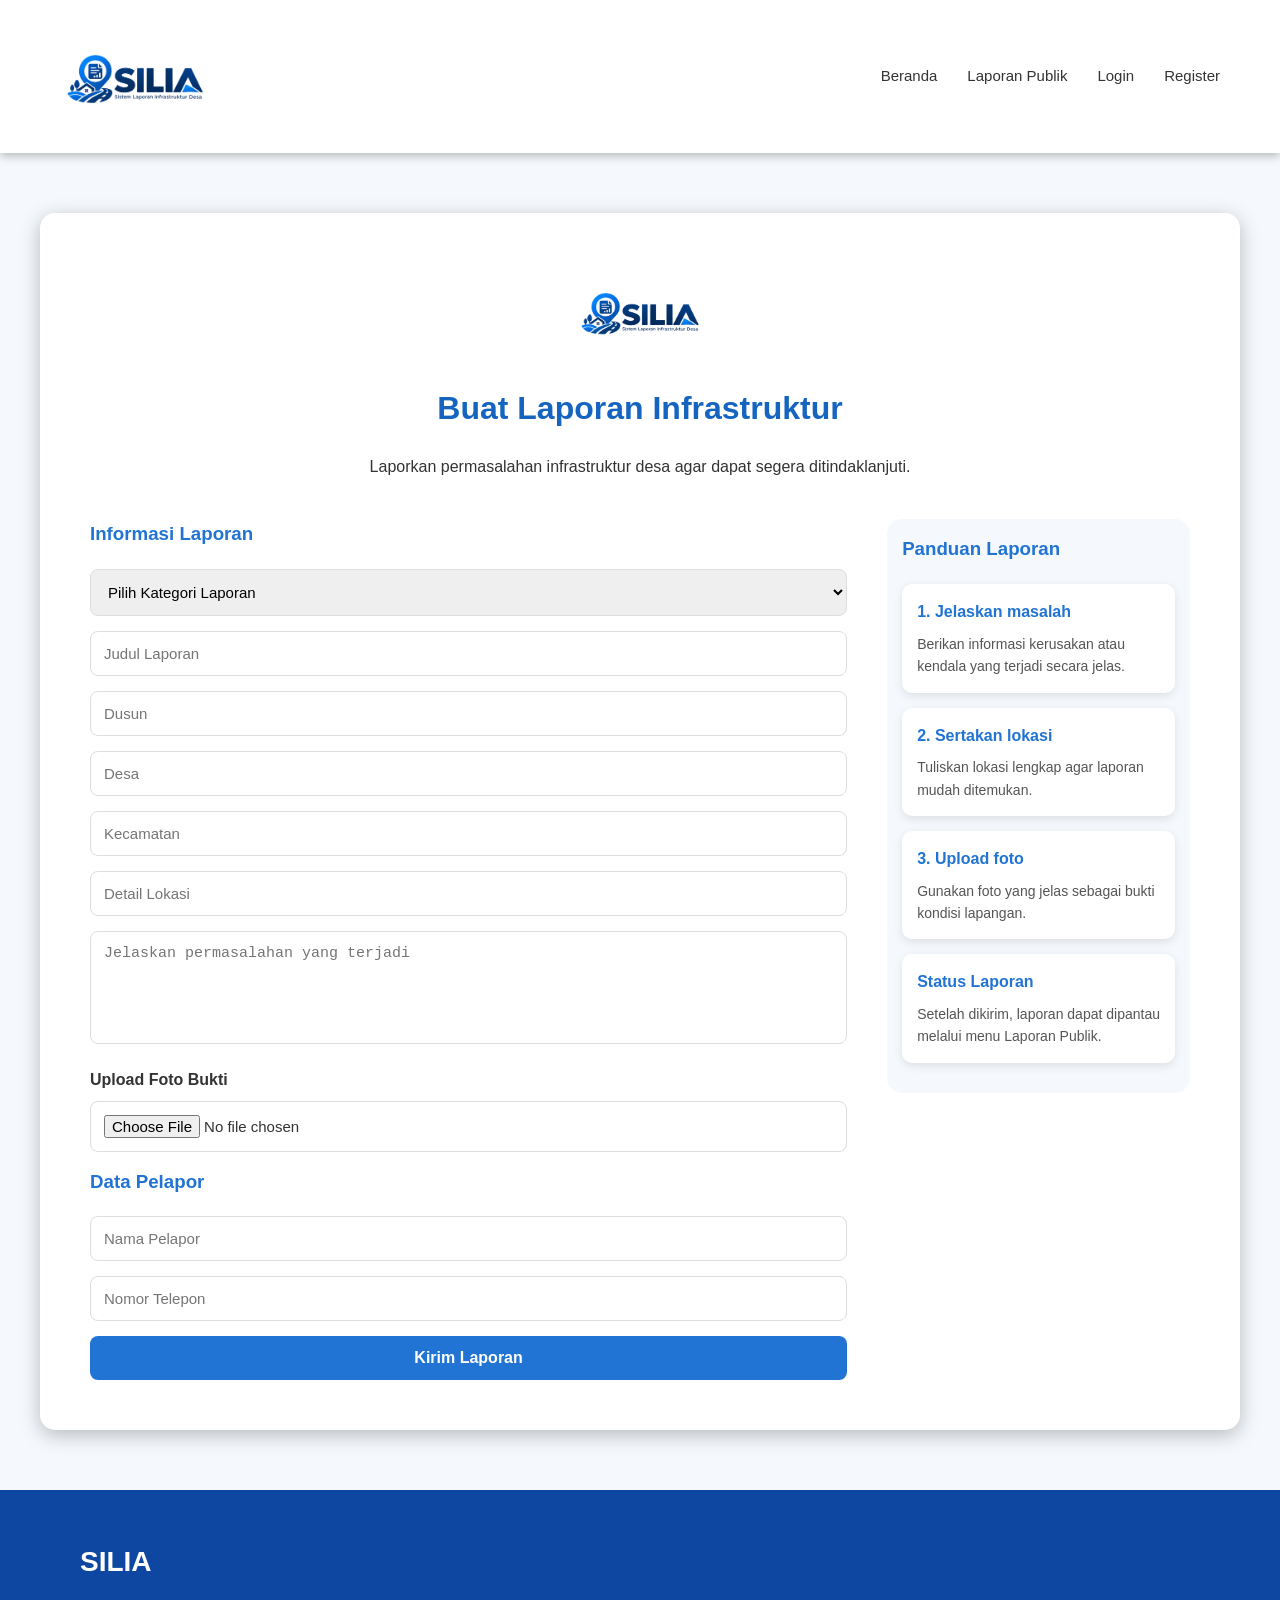
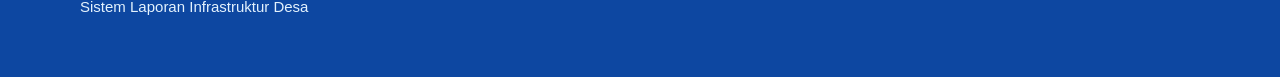
==== buat-laporan.html @ 3e0c0e5b "Menambahkan halaman buat laporan infrastruktur" ====
<!DOCTYPE html>
<html lang="id">
    <head>
        <meta charset="UTF-8">
        <title>Buat Laporan SILIA</title>

        <link rel="stylesheet" href="style.css">
    </head>
    <header>

        <div class="logo">
            <img src="assets/img/silia.png">
        </div>
        
        
        <nav>
        
            <a href="home.html">
                Beranda
            </a>
        
            <a href="laporan-publik.html">
                Laporan Publik
            </a>
        
            <a href="login.html">
                Login
            </a>
        
            <a href="register.html">
                Register
            </a>
        
        </nav>
        
        
    </header>
    <body>
        <div class="laporan-container">
            <div class="laporan-card">

                <div class="laporan-header">
                
                    <img src="assets/img/silia.png">
                    <h2>Buat Laporan Infrastruktur</h2>
                
                    <p>Laporkan permasalahan infrastruktur desa agar dapat segera ditindaklanjuti.</p>
                
                </div>
                
                <div class="laporan-content">
                    
                    <div class="form-laporan">
                        <form>
                            <h3>Informasi Laporan</h3>
                            
                            <select required>
                            
                                <option>
                                Pilih Kategori Laporan
                                </option>
                                
                                <option>
                                Jalan Rusak
                                </option>
                                
                                <option>
                                Lampu Jalan
                                </option>
                                
                                <option>
                                Air Bersih
                                </option>
                                
                                <option>
                                Drainase
                                </option>
                                
                                <option>
                                Fasilitas Umum
                                </option>
                                
                                <option>
                                Lainnya
                                </option>
                            
                            </select>

                            <input 
                            type="text"
                            placeholder="Judul Laporan"
                            required>

                            <input 
                            type="text"
                            placeholder="Dusun"
                            required>
  
                            <input 
                            type="text"
                            placeholder="Desa"
                            required>    
                            
                            <input 
                            type="text"
                            placeholder="Kecamatan"
                            required>

                            <input 
                            type="text"
                            placeholder="Detail Lokasi"
                            required>

                            <textarea
                            placeholder="Jelaskan permasalahan yang terjadi"
                            rows="5"
                            required></textarea>
                            
                            <label class="upload-label">
                            Upload Foto Bukti
                            </label>

                            <input 
                            type="file"
                            accept="image/*">
 
                            <h3>Data Pelapor</h3>
                            
                            <input
                            type="text"
                            placeholder="Nama Pelapor"
                            required>

                            <input
                            type="tel"
                            placeholder="Nomor Telepon"
                            required>

                            <button class="laporan-btn" type="submit">
                            Kirim Laporan
                            </button>
                
                        </form>
                    </div>
                    <div class="info-laporan">
                        <h3>Panduan Laporan</h3>
                        <div class="info-box">
                            <h4>1. Jelaskan masalah</h4>
                            <p>Berikan informasi kerusakan atau kendala yang terjadi secara jelas.</p>
                        
                        </div>    

                        <div class="info-box">
                            <h4>2. Sertakan lokasi</h4>
                            <p>Tuliskan lokasi lengkap agar laporan mudah ditemukan.</p>
                            
                        </div>
                        
                        <div class="info-box">
                            <h4>3. Upload foto</h4>
                            <p>Gunakan foto yang jelas sebagai bukti kondisi lapangan.</p>
                            
                        </div>
                            
                        <div class="info-box">
                            <h4>Status Laporan</h4>
                            <p>Setelah dikirim, laporan dapat dipantau melalui menu Laporan Publik.</p>
                            
                        </div>
                    </div>
                </div>  
            </div>
        </div>
        <footer class="footer">

            <h3>
            SILIA
            </h3>
            
            <p>
            Sistem Laporan Infrastruktur Desa
            </p>
            
        </footer>
    </body>
</html>
---- style.css ----
html {
    scroll-behavior: smooth;
}

/* =========================
   RESET & GLOBAL
========================= */

* {
    margin: 0;
    padding: 0;
    box-sizing: border-box;
}

body {
    font-family: Arial, Helvetica, sans-serif;
    font-size: 16px;
    color: #333;
    background-color: #ffffff;
    line-height: 1.6;
}

a {
    text-decoration: none;
    color: inherit;
}

h2 {
    font-size: 32px;
    margin-bottom: 20px;
}

p {
    font-size: 16px;
}


/* ======================================
                HOME PAGE
========================================= */

/* =========================
   HEADER NAVBAR
========================= */

header {
    display: flex;
    justify-content: space-between;
    align-items: center;
    padding: 20px 60px;
    background-color: white;
    box-shadow: 0 2px 10px rgba(0,0,0,0.3);
    position: sticky;
    top: 0;
    z-index: 100;
}

.logo {
    display: flex;
    flex-direction: column;
    justify-content: center;
}

.logo img {
    width: 150px;
    height: auto;
}

.logo h1 {
    font-size: 32px;
    color: #1565c0;
    line-height:1;
}

.logo span {
    font-size: 14px;
    color: #666;
    margin-top: 5px;
}

nav {
    display: flex;
    align-items: center;
    gap: 30px;
}

nav a {
    font-size: 15px;
    color: #333;
    transition: 0.3s;
}

nav a:hover {
    color: #2174d3;
}

.btn {
    background-color: #2174d3;
    color: white !important;
    padding: 12px 25px;
    border-radius: 8px;
    transition: 0.3s;
}

.btn:hover {
    background-color: #0d47a1;
}



/* =========================
   HERO
========================= */

.hero {
    min-height: 550px;
    display: flex;
    align-items: center;
    padding: 85px;
    background: linear-gradient(
        rgba(0,0,0,0.45), 
        rgba(0,0,0,0.45)
        ),
    url("assets/img/desa.jpg");
    background-size: cover;
    background-position: center;
}

.hero-content {
    max-width: 650px;
    color: white;
}

.hero-content h2 {
    font-size: 25px;
    max-width: 600px;
    line-height: 1.2;
    margin-bottom: 25px;
    font-style: italic;
}

.hero-content p {
    font-size: 20px;
    max-width: 550px;
    margin-bottom: 30px;
    font-style: italic;
}

.btn-primary {
    display: inline-block;
    background-color: #2174d3;
    font-size: 20px;
    color: white;
    padding: 12px 25px;
    border-radius: 8px;
    transition: 0.3s;
    font-weight: bold;

}

.btn-primary:hover {
    background-color: #0d47a1;
}



/* =========================
   MAIN Tentang
========================= */

.about {
    padding: 70px 80px;
    text-align: center;
    background: #f5f8fc;
}

.about h2 {
    color: #2174d3;
    font-size: 32px;
    margin-bottom: 20px;
}

.about p {
    color: #555;
    font-size: 18px;
    margin: auto;
    font-style: italic;
    max-width: 800px;
}


/* =========================
   MAIN Cara Buat laporan
========================= */

.cara {
    background: #f5f8fc;
    padding: 70px 80px;
    text-align: center;
}

.cara h2 {
    color: #2174d3;
    font-size: 32px;
    margin-bottom: 20px;
    font-weight: bold;
}

.step {
    display: grid;
    grid-template-columns: repeat(4,1fr);
    gap: 20px;
}

.step div {
    background: #f1f1f1;
    padding: 25px;
    border-radius: 15px;
    box-shadow: 0 10px 20px rgba(0,0,0,0.3);
}

.step h3 {
    width: 45px;
    height: 45px;
    background: #2174d3;
    color: white;
    border-radius: 50%;
    justify-content: center;
    align-items: center;
    display: flex;
    margin: auto;
    margin-bottom: 15px;
}

.step p {
    padding: 10px 20px;
    font-weight: bold;
    text-align: center;
    font-style: italic;
}


/* =========================
   MAIN Laporan Terbaru
========================= */

.publik {
    padding: 70px 80px;
    align-items: center;
    background: #f5f8fc;
}

.publik h2 {
    text-align: center;
    color: #2174d3;
    font-weight: bold;
    font-size: 32px;
    margin-bottom: 40px;
}

.card-container {
    display: grid;
    grid-template-columns: repeat(3,1fr);
    gap: 25px;
    align-items: center;
}

.card {
    background: white;
    border-radius: 15px;
    padding: 25px;
    box-shadow: 0 5px 15px rgba(0,0,0,0.3) ;
    transition: 0.3s;
    text-align: center;
}

.card:hover {
    transform:translateY(-10px);
}

.card h3 {
    color: #2174d3;
    font-size: 20px;
    margin-bottom: 15px;
}

.card p {
    color: #555;
    margin-bottom: 10px;
}

.status {
    display: block;
    width: max-content;
    margin: 15px auto 0;
    padding: 7px 15px;
    border-radius: 20px;
    background: #fff3cd;
    color: #856404;
    font-size: 14px;
}


/* =========================
   footer
========================= */

.footer {
    background-color: #0d47a1;
    color: white;
    padding: 50px 80px;
}

.footer-content {
    display: flex;
    justify-content: space-around;
    text-align: center;
}

.footer h3 {
    font-size: 28px;
    margin-bottom: 10px;
}

.footer h4 {
    font-size: 18px;
    margin-bottom: 10px;
}

.footer p {
    color: #e3f2fd;
    font-size: 15px;
    margin-bottom: 8px;
}

.copyright {
    margin-top: 30px;
    padding-top: 20px;
    border-top: 1px solid rgba(255,255,255,0.3);
    text-align: center;
}

/* ======================================
                LOGIN PAGE
========================================= */

/* =========================
   Form Login
========================= */

.login-container {
    min-height: 100vh;
    display: flex;
    justify-content: center;
    align-items: center;
    background: #f5f8fc;
}

.login-card {
    width: 400px;
    min-height: 450px;
    background: white;
    padding: 40px;
    border-radius: 15px;
    box-shadow: 0 5px 20px rgba(0,0,0,0.3);
    text-align: center;
}

.login-card img {
    width: 120px;
    margin-bottom: 20px;
}

.login-card h2 {
    color: #1565c0;
    margin-bottom: 30px;
}

.login-card a {
    color: #2174d3;
    font-weight: bold;
    text-decoration: none;
}

.login-card input {
    width: 100%;
    padding: 12px;
    margin-bottom: 15px;
    border: 1px solid #ddd;
    border-radius: 8px;
    font-size: 15px;
}

.login-card button {
    display: block;
    width: 100%;
    padding: 12px;
    margin-top: 20px;
    border: none;
    background-color: #2174d3;
    color: white;
    border-radius: 8px;
    font-size: 16px;
    font-weight: bold;
    cursor: pointer;
    transition: 0.3s;
}

.login-card button:hover {
    background-color: #0d47a1;
}

/* ======================================
                REGISTER PAGE
========================================= */

.daftar-container {
    min-height: 100vh;
    display: flex;
    justify-content: center;
    align-items: center;
    background: #f5f8fc;
}

.daftar-card {
    width: 400px;
    background: white;
    padding: 40px;
    border-radius: 15px;
    box-shadow: 0 5px 20px rgba(0,0,0,0.3);
    text-align: center;
}

.daftar-card img {
    width: 120px;
    margin-bottom: 20px;
}

.daftar-card h2 {
    color: #2174d3;
    margin-bottom: 20px;
}

.daftar-card a {
    color: #2174d3;
    font-weight: bold;
    text-decoration: none;
}

.daftar-card input {
    width: 100%;
    padding: 12px;
    margin-bottom: 15px;
    border: 1px solid #ddd;
    border-radius: 8px;
    font-size: 15px;
}

.gender {
    display: flex;
    justify-content: center;
    gap: 25px;
    margin: 10px 0 20px;
}

.gender input {
    width: auto;
    padding: 0;
    margin-right: 5px;
}

.reg-btn {
    display: block;
    width: 100%;
    padding: 12px;
    margin-top: 10px;
    border: none;
    background-color: #2174d3;
    color: white;
    border-radius: 8px;
    font-size: 16px;
    font-weight: bold;
    cursor: pointer;
    transition: 0.3s;
}

.reg-btn:hover {
    background-color: #0d47a1;
}


/* ======================================
                LAPORAN PAGE
========================================= */

/* ======================================
        BUAT LAPORAN
====================================== */


.laporan-container {
    min-height:100vh;
    display:flex;
    justify-content:center;
    align-items: center;
    padding: 60px 20px;
    background:#f5f8fc;

}

.laporan-card {
    width:1200px;
    max-width: 100%;
    background:white;
    padding:50px;
    border-radius:15px;
    box-shadow:0 5px 20px rgba(0,0,0,0.25);

}

.laporan-header {
    text-align:center;
    margin-bottom:40px;

}

.laporan-header img {
    width:130px;

}

.laporan-header h2 {
    color:#1565c0;
    margin-top:15px;

}

.laporan-content {
    display:grid;
    grid-template-columns:3fr 1.2fr;
    gap:40px;

}

.form-laporan h3,
.info-laporan h3 {
    color:#2174d3;
    margin-bottom:20px;

}

.form-laporan input,
.form-laporan select,
.form-laporan textarea {
    width:100%;
    padding:13px;
    margin-bottom:15px;
    border:1px solid #ddd;
    border-radius:8px;
    font-size:15px;

}

.form-laporan textarea {
    resize:none;

}

.form-laporan label {
    display:block;
    margin-bottom:8px;
    font-weight:bold;

}

.laporan-btn {
    width:100%;
    padding:13px;
    background:#2174d3;
    border:none;
    border-radius:8px;
    color:white;
    font-weight:bold;
    font-size:16px;
    cursor:pointer;

}

.laporan-btn:hover {
    background:#0d47a1;

}

.info-laporan {
    background:#f5f8fc;
    padding:15px;
    border-radius:15px;
    height: fit-content;

}

.info-box {
    background:white;
    padding:15px;
    margin-bottom:15px;
    border-radius:10px;
    box-shadow:0 3px 10px rgba(0,0,0,0.1);

}

.info-box:hover{
    transform: translateY(-5px);
    transition: 0.3s;
}

.info-box h4 {
    color:#2174d3;
    margin-bottom:8px;

}

.info-box p {
    font-size:14px;
    color:#555;
}


/* =========================
   media query
========================= */

@media(max-width:768px){
    .footer-content{
        flex-direction: column;
        gap: 30px;
    }

    .laporan-content {
        grid-template-columns: 1fr;
    }

    .laporan-card {
        width: 100%;
    }
}
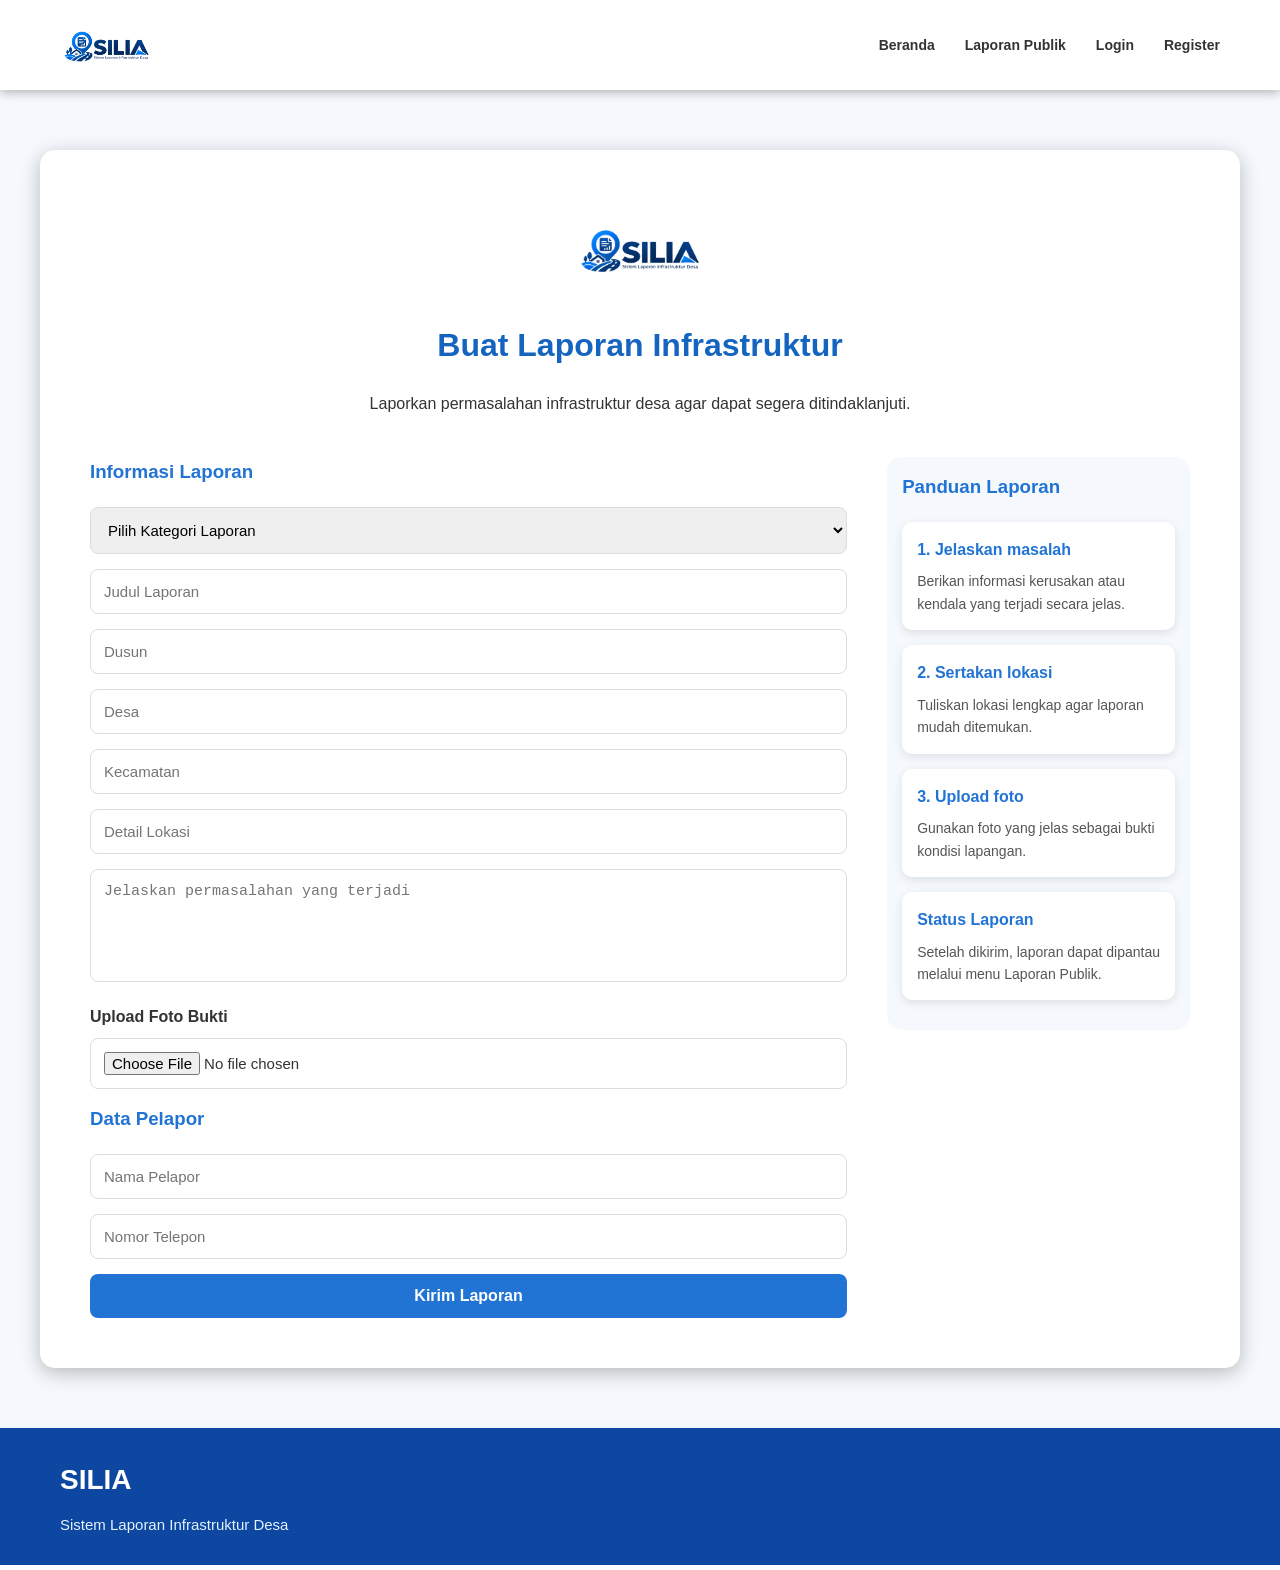
==== commit 60587ce3: "feat: menambahkan fitur laporan publik dan data dummy infrastruktur desa" ====
--- a/buat-laporan.html
+++ b/buat-laporan.html
@@ -6,36 +6,24 @@
 
         <link rel="stylesheet" href="style.css">
     </head>
-    <header>
 
-        <div class="logo">
-            <img src="assets/img/silia.png">
-        </div>
-        
-        
-        <nav>
-        
-            <a href="home.html">
-                Beranda
-            </a>
-        
-            <a href="laporan-publik.html">
-                Laporan Publik
-            </a>
-        
-            <a href="login.html">
-                Login
-            </a>
-        
-            <a href="register.html">
-                Register
-            </a>
-        
-        </nav>
-        
-        
-    </header>
     <body>
+        <header>
+
+            <div class="logo">
+                <img src="assets/img/silia.png">
+            </div>
+            
+            <nav>
+                <a href="home.html">Beranda</a>
+                <a href="laporan-publik.html">Laporan Publik</a>
+                <a href="login.html">Login</a>
+                <a href="register.html">Register</a>
+            
+            </nav>
+            
+        </header>
+
         <div class="laporan-container">
             <div class="laporan-card">
 
--- a/style.css
+++ b/style.css
@@ -47,7 +47,7 @@
     display: flex;
     justify-content: space-between;
     align-items: center;
-    padding: 20px 60px;
+    padding: 10px 60px;
     background-color: white;
     box-shadow: 0 2px 10px rgba(0,0,0,0.3);
     position: sticky;
@@ -62,8 +62,8 @@
 }
 
 .logo img {
-    width: 150px;
-    height: auto;
+    width: auto;
+    height: 70px;
 }
 
 .logo h1 {
@@ -85,9 +85,10 @@
 }
 
 nav a {
-    font-size: 15px;
+    font-size: 14px;
     color: #333;
     transition: 0.3s;
+    font-weight: bold;
 }
 
 nav a:hover {
@@ -308,7 +309,7 @@
 .footer {
     background-color: #0d47a1;
     color: white;
-    padding: 50px 80px;
+    padding: 20px 60px;
 }
 
 .footer-content {
@@ -320,11 +321,13 @@
 .footer h3 {
     font-size: 28px;
     margin-bottom: 10px;
+    margin-top: 10px;
 }
 
 .footer h4 {
     font-size: 18px;
     margin-bottom: 10px;
+    margin-top: 10px;
 }
 
 .footer p {
@@ -624,6 +627,115 @@
     color:#555;
 }
 
+/* ======================================
+        LAPORAN PUBLIK
+====================================== */
+
+.publik-header {
+    padding: 60px 80px;
+    text-align: center;
+    background: #f5f8fc;
+}
+
+.publik-header h2 {
+    font-size: 32px;
+    margin-bottom: 20px;
+    font-weight: bold;
+    color: #2174d3;
+}
+
+.publik-header p {
+    color: #555;
+    font-style: italic;
+}
+
+.publik-container {
+    padding: 50px 80px;
+    background: #f5f8fc;
+}
+
+.filter-laporan {
+    display: flex;
+    gap: 30px;
+    background: white;
+    padding: 20px;
+    border-radius: 16px;
+    box-shadow: 0 5px 15px rgba(0,0,0,0.2);
+    margin-bottom: 40px;
+} 
+
+.filter-laporan input,
+.filter-laporan select {
+    flex: 1;
+    padding: 12px;
+    border: 1px solid #ddd;
+    border-radius: 8px;
+}
+
+.publik-card-container {
+    display: grid;
+    grid-template-columns: repeat(3,1fr);
+    gap: 30px;
+}
+
+.laporan-card-publik {
+    background: white;
+    border-radius: 8px;
+    overflow: hidden;
+    box-shadow: 0 5px 20px rgba(0,0,0,0.3);
+}
+
+.laporan-card-publik img {
+    width: 100%;
+    height: 150px;
+    object-fit: cover;
+}
+
+.laporan-card-publik div {
+    padding: 20px;
+}
+
+.laporan-card-publik h3 {
+    color: #2174d3;
+    margin-bottom: 10px;
+    font-size: 20px;
+}
+
+.laporan-card-publik p {
+    color: #555;
+    font-style: italic;
+    font-size: 14px;
+}
+
+.detail-btn {
+    display:inline-block;
+    margin-top:15px;
+    background:#95989c;
+    color:white;
+    padding:8px 15px;
+    border-radius: 20px;
+    font-size:14px;
+    transition: 0.3s;
+}
+
+.detail-btn:hover {
+    background: #2174d3;
+}
+
+.proses {
+    background: #fff3cd;
+    color: #856404;
+}
+
+.selesai {
+    background: #d4edda;
+    color: #155724;
+}
+
+.menunggu {
+    background: #cce5ff;
+    color: #004085;
+}
 
 /* =========================
    media query
@@ -642,4 +754,16 @@
     .laporan-card {
         width: 100%;
     }
+
+    .publik-card-container{
+
+        grid-template-columns:1fr;
+
+    }
+
+    .filter-laporan{
+
+        flex-direction:column;
+
+    }
 }
